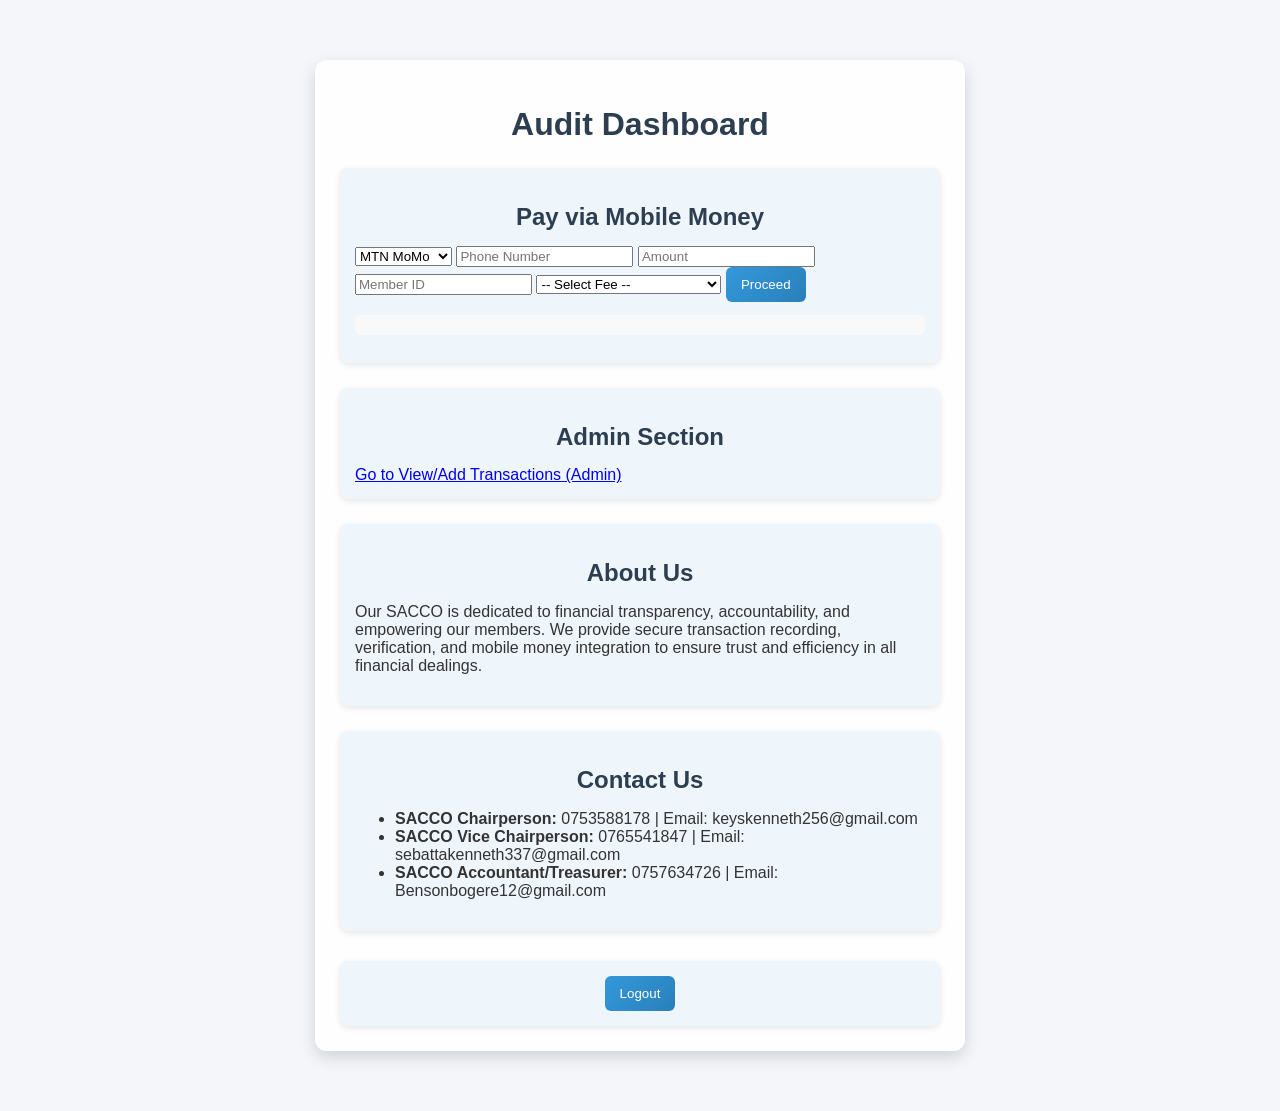
==== frontend/index.html @ 3ffa807a "these are only visual changes, no functionality changes" ====
<!DOCTYPE html>
<html lang="en">
<head>
  <meta charset="UTF-8">
  <title>SACCO Dashboard</title>
  <link rel="stylesheet" href="style.css">
</head>
<body>
  <div class="card">
    <h1>Audit Dashboard</h1>
    <!-- Mobile Money Simulation -->
    <section>
      <h2>Pay via Mobile Money</h2>
      <form id="mobileMoneyForm">
        <select id="network">
          <option value="MTN MoMo">MTN MoMo</option>
          <option value="Airtel Money">Airtel Money</option>
        </select>
        <input type="text" id="phoneNumber" placeholder="Phone Number" required>
        <input type="number" id="mmAmount" placeholder="Amount" step="0.01" required>
        <input type="text" id="mmMemberId" placeholder="Member ID" required>

        <!-- Description changed to dropdown -->
        <select id="mmDescription" required>
          <option value="">-- Select Fee --</option>
          <option value="Entry/Membership Fee">Entry / Membership Fee</option>
          <option value="Shares (Capital)">Shares (Capital)</option>
          <option value="Compulsory Savings">Compulsory Savings</option>
          <option value="Annual Subscription">Annual Subscription</option>
          <option value="Welfare Contribution">Welfare Contribution</option>
          <option value="Account Maintenance Fee">Account Maintenance Fee</option>
          <option value="Loan Application Fee">Loan Application Fee</option>
          <option value="Loan Insurance / Risk Fund">Loan Insurance / Risk Fund</option>
          <option value="Late Payment Penalty">Late Payment Penalty</option>
          <option value="Withdrawal Fee">Withdrawal Fee</option>
        </select>

        <button type="submit">Proceed</button>
      </form>
      <pre id="mobileMoneyResponse"></pre>
    </section>

    <!-- Admin Section -->
    <section>
      <h2>Admin Section</h2>
      <a href="login.html">Go to View/Add Transactions (Admin)</a>
    </section>

    <!-- About Us -->
    <section>
      <h2>About Us</h2>
      <p>
        Our SACCO is dedicated to financial transparency, accountability, and empowering our members.
        We provide secure transaction recording, verification, and mobile money integration to ensure
        trust and efficiency in all financial dealings.
      </p>
    </section>

    <!-- Contact Us -->
    <section>
      <h2>Contact Us</h2>
      <ul>
        <li><strong>SACCO Chairperson:</strong> 0753588178 | Email: keyskenneth256@gmail.com</li>
        <li><strong>SACCO Vice Chairperson:</strong> 0765541847 | Email: sebattakenneth337@gmail.com</li>
        <li><strong>SACCO Accountant/Treasurer:</strong> 0757634726 | Email: Bensonbogere12@gmail.com</li>
      </ul>
    </section>

    <!-- Member Logout -->
    <section style="text-align:center; margin-top:30px;">
      <button onclick="memberLogout()">Logout</button>
    </section>
  </div>

  <script src="index.js"></script>
  <script>
    function memberLogout() {
      sessionStorage.removeItem("memberLoggedIn");
      sessionStorage.removeItem("memberId");
      sessionStorage.removeItem("logoutAt");
      alert("You have been logged out.");
      window.location.href = "member_login.html";
    }
  </script>
</body>
</html>
---- frontend/style.css ----
body {
  font-family: 'Segoe UI', Arial, sans-serif;
  background: #f4f6f9;
  margin: 0;
  padding: 20px;
  color: #333;
}

.card {
  background: rgba(255, 255, 255, 0.95);
  padding: 25px;
  border-radius: 12px;
  max-width: 600px;
  margin: 40px auto;
  box-shadow: 0 6px 16px rgba(0,0,0,0.15);
}

h1, h2 {
  color: #2c3e50;
  margin-bottom: 15px;
  text-align: center;
}

.form-section {
  margin-bottom: 20px;
}

.input-group {
  display: flex;
  align-items: center;
  border: 1px solid #ccc;
  border-radius: 6px;
  padding: 5px 10px;
  background: #fff;
  flex: 1;
}

.input-group .icon {
  margin-right: 8px;
  color: #3498db;
  font-size: 16px;
}

.input-group input {
  border: none;
  outline: none;
  flex: 1;
  padding: 8px;
  font-size: 14px;
}

button {
  background: linear-gradient(135deg, #3498db, #2980b9);
  color: #fff;
  border: none;
  border-radius: 6px;
  padding: 10px 15px;
  cursor: pointer;
  transition: transform 0.2s, background 0.3s;
}

button:hover {
  transform: scale(1.05);
  background: linear-gradient(135deg, #2980b9, #1f6391);
}

.secondary-btn {
  background: #95a5a6;
  margin-top: 15px;
}

.secondary-btn:hover {
  background: #7f8c8d;
}

section {
  margin-top: 25px;
  padding: 15px;
  background: #eef6fc;
  border-radius: 8px;
  box-shadow: 0 2px 6px rgba(0,0,0,0.1);
}

pre {
  background: #f9f9f9;
  padding: 10px;
  border-radius: 6px;
  font-size: 13px;
  color: #2c3e50;
  overflow-x: auto;
}

/* Responsive */
@media (max-width: 600px) {
  body {
    padding: 10px;
  }

  .card {
    padding: 15px;
    margin: 20px;
  }

  input, button {
    font-size: 12px;
  }
}
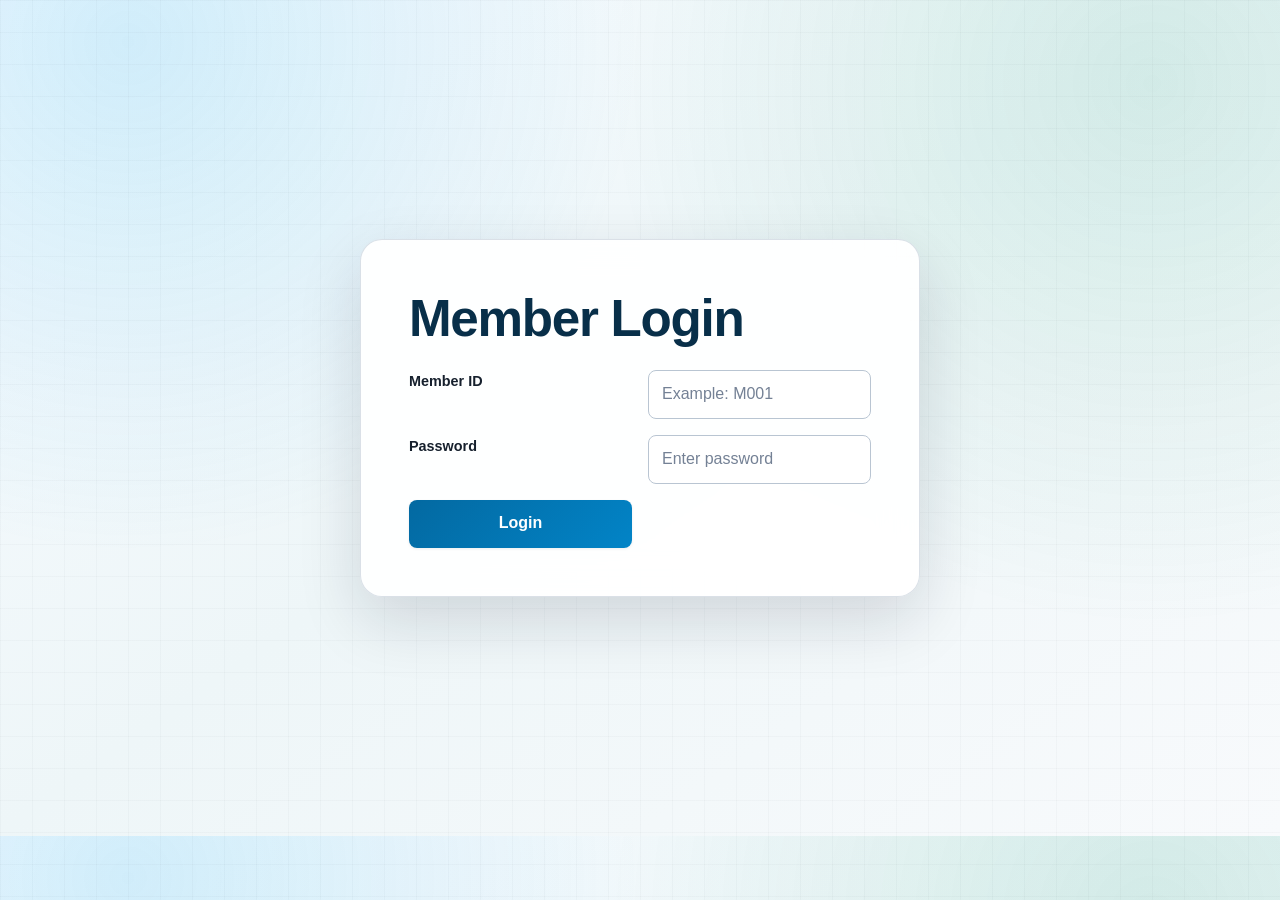
==== commit e6d6b2d2: "merge: integrate PR 2 canonical transaction hashing" ====
--- a/frontend/index.html
+++ b/frontend/index.html
@@ -6,22 +6,44 @@
   <link rel="stylesheet" href="style.css">
 </head>
 <body>
-  <div class="card">
+  <a class="skip-link" href="#main-content">Skip to main content</a>
+  <main id="main-content" class="card">
     <h1>Audit Dashboard</h1>
+    <p class="page-description">Review transaction records and use the available demonstration workflows.</p>
+    <p class="demo-notice"><strong>Demonstration data:</strong> Dashboard summary values are illustrative and will be replaced when live summary APIs are implemented.</p>
+    <p class="demo-notice" role="status"><strong>Integrity verification available:</strong> Submitted transaction identifiers are checked against deterministic SHA-256 records.</p>
+
+    <!-- Verify Transaction -->
+    <section>
+      <h2>Verify Transaction</h2>
+      <form id="verifyForm">
+        <label for="verify_id">Transaction ID</label>
+        <input type="text" id="verify_id" name="transaction_id" placeholder="Example: TX-001" autocomplete="off" required>
+        <button type="submit">Verify</button>
+      </form>
+      <pre id="verifyResponse" class="status-panel" role="status" aria-live="polite" aria-atomic="true"></pre>
+    </section>
+
     <!-- Mobile Money Simulation -->
     <section>
       <h2>Pay via Mobile Money</h2>
+      <p class="demo-notice"><strong>Simulation only:</strong> This workflow demonstrates mobile-money behavior and does not initiate a live payment.</p>
       <form id="mobileMoneyForm">
-        <select id="network">
+        <label for="network">Mobile-money network</label>
+        <select id="network" name="network">
           <option value="MTN MoMo">MTN MoMo</option>
           <option value="Airtel Money">Airtel Money</option>
         </select>
-        <input type="text" id="phoneNumber" placeholder="Phone Number" required>
-        <input type="number" id="mmAmount" placeholder="Amount" step="0.01" required>
-        <input type="text" id="mmMemberId" placeholder="Member ID" required>
+        <label for="phoneNumber">Phone number</label>
+        <input type="tel" id="phoneNumber" name="phone_number" placeholder="Example: 0772123456" inputmode="tel" autocomplete="tel" required>
+        <label for="mmAmount">Amount in Uganda shillings</label>
+        <input type="number" id="mmAmount" name="amount" placeholder="Example: 50000" min="1" step="1" inputmode="decimal" required>
+        <label for="mmMemberId">Member ID</label>
+        <input type="text" id="mmMemberId" name="member_id" placeholder="Example: M001" autocomplete="off" required>
 
         <!-- Description changed to dropdown -->
-        <select id="mmDescription" required>
+        <label for="mmDescription">Payment purpose</label>
+        <select id="mmDescription" name="description" required>
           <option value="">-- Select Fee --</option>
           <option value="Entry/Membership Fee">Entry / Membership Fee</option>
           <option value="Shares (Capital)">Shares (Capital)</option>
@@ -37,7 +59,7 @@
 
         <button type="submit">Proceed</button>
       </form>
-      <pre id="mobileMoneyResponse"></pre>
+      <pre id="mobileMoneyResponse" class="status-panel" role="status" aria-live="polite" aria-atomic="true"></pre>
     </section>
 
     <!-- Admin Section -->
@@ -70,8 +92,10 @@
     <section style="text-align:center; margin-top:30px;">
       <button onclick="memberLogout()">Logout</button>
     </section>
-  </div>
+  </main>
 
+  <script src="js/config.js"></script>
+  <script src="js/ui.js"></script>
   <script src="index.js"></script>
   <script>
     function memberLogout() {
--- a/frontend/style.css
+++ b/frontend/style.css
@@ -1,107 +1,554 @@
+:root {
+  color-scheme: light;
+  --color-primary-950: #082f49;
+  --color-primary-900: #0c4a6e;
+  --color-primary-800: #075985;
+  --color-primary-700: #0369a1;
+  --color-primary-600: #0284c7;
+  --color-primary-500: #0ea5e9;
+  --color-primary-100: #e0f2fe;
+  --color-primary-50: #f0f9ff;
+  --color-accent-700: #047857;
+  --color-accent-600: #059669;
+  --color-accent-100: #d1fae5;
+  --color-surface: #ffffff;
+  --color-surface-muted: #f8fafc;
+  --color-border: #dbe3ec;
+  --color-text: #16202d;
+  --color-text-muted: #5b6878;
+  --color-danger: #b42318;
+  --color-danger-surface: #fef3f2;
+  --color-warning: #9a6700;
+  --color-warning-surface: #fffaeb;
+  --color-success: #067647;
+  --color-success-surface: #ecfdf3;
+  --color-info: #175cd3;
+  --color-info-surface: #eff8ff;
+  --shadow-sm: 0 1px 3px rgba(15, 23, 42, 0.08);
+  --shadow-md: 0 12px 32px rgba(15, 23, 42, 0.10);
+  --shadow-lg: 0 24px 64px rgba(15, 23, 42, 0.14);
+  --radius-sm: 8px;
+  --radius-md: 14px;
+  --radius-lg: 22px;
+  --content-width: 1180px;
+  --focus-ring: 0 0 0 4px rgba(14, 165, 233, 0.24);
+}
+
+* {
+  box-sizing: border-box;
+}
+
+html {
+  min-width: 320px;
+  scroll-behavior: smooth;
+}
+
 body {
-  font-family: 'Segoe UI', Arial, sans-serif;
-  background: #f4f6f9;
+  min-height: 100vh;
   margin: 0;
+  padding: 32px 20px;
+  color: var(--color-text);
+  background:
+    radial-gradient(circle at 10% 5%, rgba(14, 165, 233, 0.16), transparent 32rem),
+    radial-gradient(circle at 90% 10%, rgba(5, 150, 105, 0.12), transparent 34rem),
+    linear-gradient(145deg, #f7fbff 0%, #eef6f8 48%, #f8fafc 100%);
+  font-family: Inter, "Segoe UI", Roboto, Helvetica, Arial, sans-serif;
+  font-size: 16px;
+  line-height: 1.55;
+}
+
+body::before {
+  position: fixed;
+  inset: 0;
+  z-index: -1;
+  content: "";
+  background-image:
+    linear-gradient(rgba(15, 23, 42, 0.025) 1px, transparent 1px),
+    linear-gradient(90deg, rgba(15, 23, 42, 0.025) 1px, transparent 1px);
+  background-size: 32px 32px;
+  pointer-events: none;
+}
+
+a {
+  color: var(--color-primary-700);
+  font-weight: 700;
+  text-decoration-thickness: 2px;
+  text-underline-offset: 3px;
+}
+
+a:hover {
+  color: var(--color-primary-900);
+}
+
+a:focus-visible,
+button:focus-visible,
+input:focus-visible,
+select:focus-visible {
+  outline: 3px solid var(--color-primary-500);
+  outline-offset: 3px;
+  box-shadow: var(--focus-ring);
+}
+
+.card {
+  width: min(100%, var(--content-width));
+  margin: 0 auto;
+  padding: clamp(22px, 4vw, 48px);
+  overflow: hidden;
+  background: rgba(255, 255, 255, 0.94);
+  border: 1px solid rgba(148, 163, 184, 0.34);
+  border-radius: var(--radius-lg);
+  box-shadow: var(--shadow-lg);
+  backdrop-filter: blur(18px);
+}
+
+h1,
+h2,
+h3 {
+  margin-top: 0;
+  color: var(--color-primary-950);
+  line-height: 1.2;
+  letter-spacing: -0.025em;
+}
+
+h1 {
+  margin-bottom: 10px;
+  font-size: clamp(2rem, 5vw, 3.2rem);
+}
+
+h2 {
+  margin-bottom: 8px;
+  font-size: clamp(1.25rem, 3vw, 1.65rem);
+}
+
+p {
+  margin-top: 0;
+}
+
+section {
+  margin-top: 24px;
+  padding: clamp(20px, 3vw, 30px);
+  background: var(--color-surface);
+  border: 1px solid var(--color-border);
+  border-radius: var(--radius-md);
+  box-shadow: var(--shadow-sm);
+}
+
+form {
+  display: grid;
+  grid-template-columns: repeat(2, minmax(0, 1fr));
+  gap: 16px;
+  margin-top: 20px;
+}
+
+label {
+  display: block;
+  margin-bottom: 7px;
+  color: var(--color-text);
+  font-size: 0.9rem;
+  font-weight: 700;
+}
+
+input,
+select,
+button {
+  width: 100%;
+  min-height: 48px;
+  border-radius: var(--radius-sm);
+  font: inherit;
+}
+
+input,
+select {
+  padding: 11px 13px;
+  color: var(--color-text);
+  background: var(--color-surface);
+  border: 1px solid #b9c5d2;
+  transition: border-color 150ms ease, box-shadow 150ms ease;
+}
+
+input:hover,
+select:hover {
+  border-color: var(--color-primary-600);
+}
+
+input::placeholder {
+  color: #748195;
+}
+
+button {
+  padding: 11px 18px;
+  color: #ffffff;
+  background: linear-gradient(135deg, var(--color-primary-700), var(--color-primary-600));
+  border: 0;
+  box-shadow: var(--shadow-sm);
+  cursor: pointer;
+  font-weight: 750;
+  transition: transform 150ms ease, box-shadow 150ms ease, background 150ms ease;
+}
+
+button:hover:not(:disabled) {
+  background: linear-gradient(135deg, var(--color-primary-800), var(--color-primary-700));
+  box-shadow: var(--shadow-md);
+  transform: translateY(-1px);
+}
+
+button:active:not(:disabled) {
+  transform: translateY(0);
+}
+
+button:disabled {
+  cursor: not-allowed;
+  opacity: 0.62;
+}
+
+pre,
+[role="status"],
+[role="alert"] {
+  margin: 16px 0 0;
+  padding: 14px 16px;
+  overflow-wrap: anywhere;
+  white-space: pre-wrap;
+  background: var(--color-info-surface);
+  border: 1px solid #b2ddff;
+  border-radius: var(--radius-sm);
+  color: var(--color-info);
+  font-family: inherit;
+  font-size: 0.94rem;
+}
+
+[data-state="success"] {
+  color: var(--color-success);
+  background: var(--color-success-surface);
+  border-color: #abefc6;
+}
+
+[data-state="error"] {
+  color: var(--color-danger);
+  background: var(--color-danger-surface);
+  border-color: #fecdca;
+}
+
+[data-state="warning"] {
+  color: var(--color-warning);
+  background: var(--color-warning-surface);
+  border-color: #fedf89;
+}
+
+[hidden] {
+  display: none !important;
+}
+
+table {
+  width: 100%;
+  min-width: 920px;
+  margin-top: 16px;
+  border-collapse: separate;
+  border-spacing: 0;
+  overflow: hidden;
+  background: var(--color-surface);
+  border: 1px solid var(--color-border);
+  border-radius: var(--radius-sm);
+}
+
+th,
+td {
+  padding: 13px 14px;
+  text-align: left;
+  vertical-align: top;
+  border-bottom: 1px solid var(--color-border);
+}
+
+th {
+  color: #ffffff;
+  background: var(--color-primary-900);
+  font-size: 0.82rem;
+  letter-spacing: 0.035em;
+  text-transform: uppercase;
+}
+
+tbody tr:nth-child(even) {
+  background: var(--color-surface-muted);
+}
+
+tbody tr:hover {
+  background: var(--color-primary-50);
+}
+
+tbody tr:last-child td {
+  border-bottom: 0;
+}
+
+.table-empty {
+  padding: 32px;
+  color: var(--color-text-muted);
+  text-align: center;
+}
+
+.table-container {
+  width: 100%;
+  overflow-x: auto;
+  overscroll-behavior-inline: contain;
+}
+
+.button-row {
+  display: flex;
+  flex-wrap: wrap;
+  gap: 12px;
+  margin-top: 20px;
+}
+
+.button-row button,
+.button-row a {
+  width: auto;
+  min-width: 132px;
+}
+
+.eyebrow {
+  margin-bottom: 8px;
+  color: var(--color-primary-700);
+  font-size: 0.78rem;
+  font-weight: 800;
+  letter-spacing: 0.13em;
+  text-transform: uppercase;
+}
+
+.page-description {
+  max-width: 720px;
+  color: var(--color-text-muted);
+  font-size: 1.04rem;
+}
+
+.badge {
+  display: inline-flex;
+  align-items: center;
+  min-height: 28px;
+  padding: 4px 10px;
+  color: var(--color-primary-800);
+  background: var(--color-primary-100);
+  border-radius: 999px;
+  font-size: 0.78rem;
+  font-weight: 800;
+}
+
+.summary-grid {
+  display: grid;
+  grid-template-columns: repeat(3, minmax(0, 1fr));
+  gap: 16px;
+  margin-top: 24px;
+}
+
+.summary-card {
   padding: 20px;
-  color: #333;
-}
-
-.card {
-  background: rgba(255, 255, 255, 0.95);
-  padding: 25px;
-  border-radius: 12px;
-  max-width: 600px;
-  margin: 40px auto;
-  box-shadow: 0 6px 16px rgba(0,0,0,0.15);
-}
-
-h1, h2 {
-  color: #2c3e50;
-  margin-bottom: 15px;
-  text-align: center;
-}
-
-.form-section {
-  margin-bottom: 20px;
-}
-
-.input-group {
-  display: flex;
-  align-items: center;
-  border: 1px solid #ccc;
-  border-radius: 6px;
-  padding: 5px 10px;
-  background: #fff;
-  flex: 1;
-}
-
-.input-group .icon {
-  margin-right: 8px;
-  color: #3498db;
-  font-size: 16px;
-}
-
-.input-group input {
-  border: none;
-  outline: none;
-  flex: 1;
-  padding: 8px;
-  font-size: 14px;
-}
-
-button {
-  background: linear-gradient(135deg, #3498db, #2980b9);
-  color: #fff;
-  border: none;
-  border-radius: 6px;
-  padding: 10px 15px;
-  cursor: pointer;
-  transition: transform 0.2s, background 0.3s;
-}
-
-button:hover {
-  transform: scale(1.05);
-  background: linear-gradient(135deg, #2980b9, #1f6391);
-}
-
-.secondary-btn {
-  background: #95a5a6;
-  margin-top: 15px;
-}
-
-.secondary-btn:hover {
-  background: #7f8c8d;
-}
-
-section {
-  margin-top: 25px;
-  padding: 15px;
-  background: #eef6fc;
-  border-radius: 8px;
-  box-shadow: 0 2px 6px rgba(0,0,0,0.1);
-}
-
-pre {
-  background: #f9f9f9;
-  padding: 10px;
-  border-radius: 6px;
-  font-size: 13px;
-  color: #2c3e50;
-  overflow-x: auto;
-}
-
-/* Responsive */
-@media (max-width: 600px) {
+  background: linear-gradient(145deg, #ffffff, var(--color-primary-50));
+  border: 1px solid var(--color-border);
+  border-radius: var(--radius-md);
+}
+
+.summary-value {
+  display: block;
+  margin-top: 8px;
+  color: var(--color-primary-950);
+  font-size: clamp(1.7rem, 4vw, 2.35rem);
+  font-weight: 850;
+}
+
+.summary-label {
+  color: var(--color-text-muted);
+  font-size: 0.88rem;
+  font-weight: 700;
+}
+
+.demo-notice {
+  margin-top: 14px;
+  padding: 10px 12px;
+  color: var(--color-warning);
+  background: var(--color-warning-surface);
+  border: 1px solid #fedf89;
+  border-radius: var(--radius-sm);
+  font-size: 0.88rem;
+}
+
+.skip-link {
+  position: fixed;
+  top: 8px;
+  left: 8px;
+  z-index: 100;
+  padding: 10px 14px;
+  color: #ffffff;
+  background: var(--color-primary-950);
+  border-radius: var(--radius-sm);
+  transform: translateY(-150%);
+}
+
+.skip-link:focus {
+  transform: translateY(0);
+}
+
+section ul {
+  margin: 0;
+  padding-left: 22px;
+}
+
+section li + li {
+  margin-top: 8px;
+}
+
+@media (max-width: 820px) {
+  body {
+    padding: 20px 14px;
+  }
+
+  .summary-grid {
+    grid-template-columns: 1fr;
+  }
+
+  form {
+    grid-template-columns: 1fr;
+  }
+
+  .card {
+    border-radius: var(--radius-md);
+  }
+}
+
+@media (max-width: 480px) {
   body {
     padding: 10px;
+    font-size: 15px;
   }
 
   .card {
-    padding: 15px;
-    margin: 20px;
-  }
-
-  input, button {
-    font-size: 12px;
-  }
-}
+    padding: 18px;
+    border-radius: 12px;
+  }
+
+  section {
+    margin-top: 16px;
+    padding: 17px;
+  }
+
+  .button-row,
+  .button-row button,
+  .button-row a {
+    width: 100%;
+  }
+}
+
+@media (prefers-reduced-motion: reduce) {
+  * {
+    scroll-behavior: auto !important;
+    transition-duration: 0.01ms !important;
+  }
+}
+
+@media (prefers-contrast: more) {
+  input,
+  select,
+  section,
+  table {
+    border-width: 2px;
+  }
+}
+
+.sr-only {
+  position: absolute;
+  width: 1px;
+  height: 1px;
+  padding: 0;
+  margin: -1px;
+  overflow: hidden;
+  clip: rect(0, 0, 0, 0);
+  white-space: nowrap;
+  border: 0;
+}
+
+.auth-shell {
+  display: grid;
+  min-height: calc(100vh - 64px);
+  place-items: center;
+}
+
+.auth-card {
+  width: min(100%, 560px);
+}
+
+.content-grid {
+  display: grid;
+  grid-template-columns: repeat(2, minmax(0, 1fr));
+  gap: 20px;
+}
+
+.content-grid section {
+  margin-top: 0;
+}
+
+.section-span-full {
+  grid-column: 1 / -1;
+}
+
+.site-header {
+  display: flex;
+  align-items: flex-start;
+  justify-content: space-between;
+  gap: 20px;
+  margin-bottom: 26px;
+}
+
+.site-nav {
+  display: flex;
+  flex-wrap: wrap;
+  gap: 10px;
+}
+
+.site-nav a {
+  display: inline-flex;
+  align-items: center;
+  min-height: 44px;
+  padding: 9px 14px;
+  background: var(--color-primary-50);
+  border: 1px solid var(--color-border);
+  border-radius: var(--radius-sm);
+  text-decoration: none;
+}
+
+.field {
+  min-width: 0;
+}
+
+.field-span-full {
+  grid-column: 1 / -1;
+}
+
+.form-actions {
+  display: flex;
+  flex-wrap: wrap;
+  gap: 12px;
+  grid-column: 1 / -1;
+}
+
+.form-actions button {
+  width: auto;
+  min-width: 150px;
+}
+
+.status-panel:empty {
+  display: none;
+}
+
+@media (max-width: 820px) {
+  .site-header {
+    display: block;
+  }
+
+  .site-nav {
+    margin-top: 18px;
+  }
+
+  .content-grid {
+    grid-template-columns: 1fr;
+  }
+
+  .section-span-full {
+    grid-column: auto;
+  }
+}
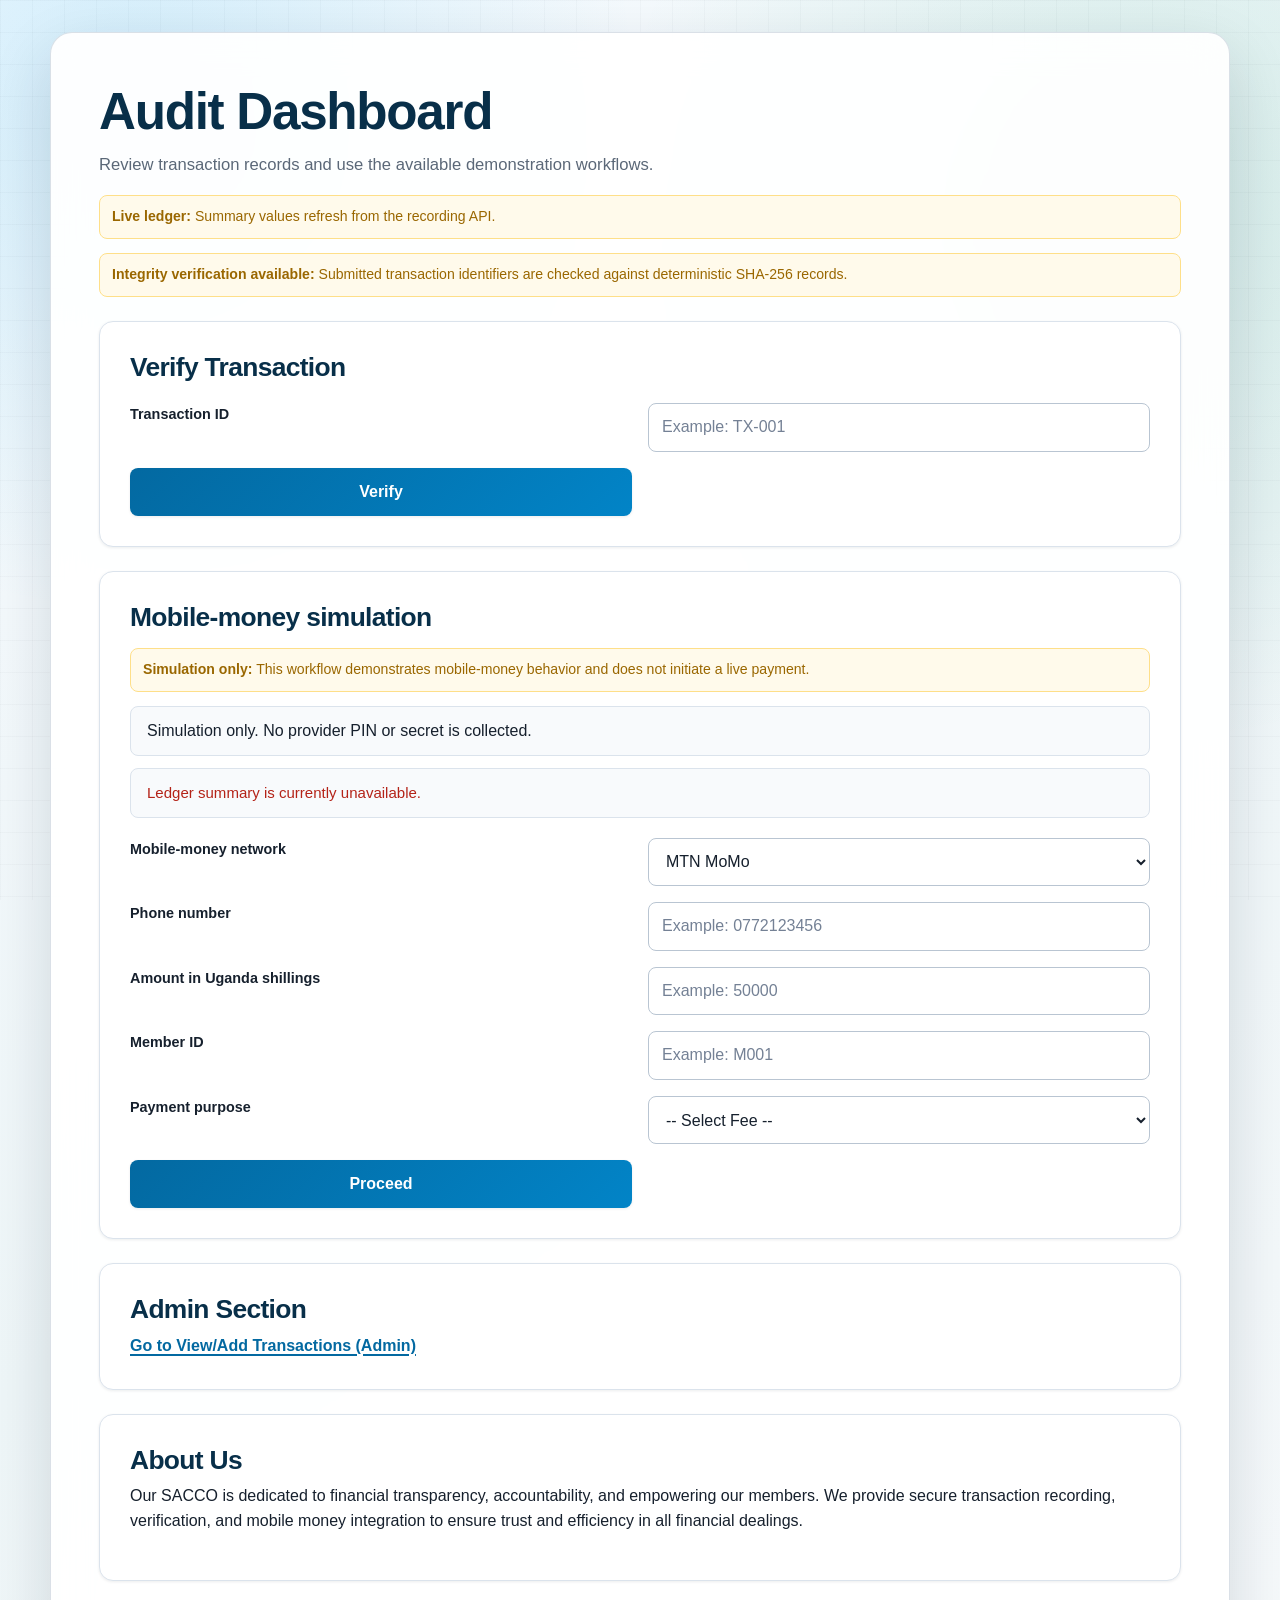
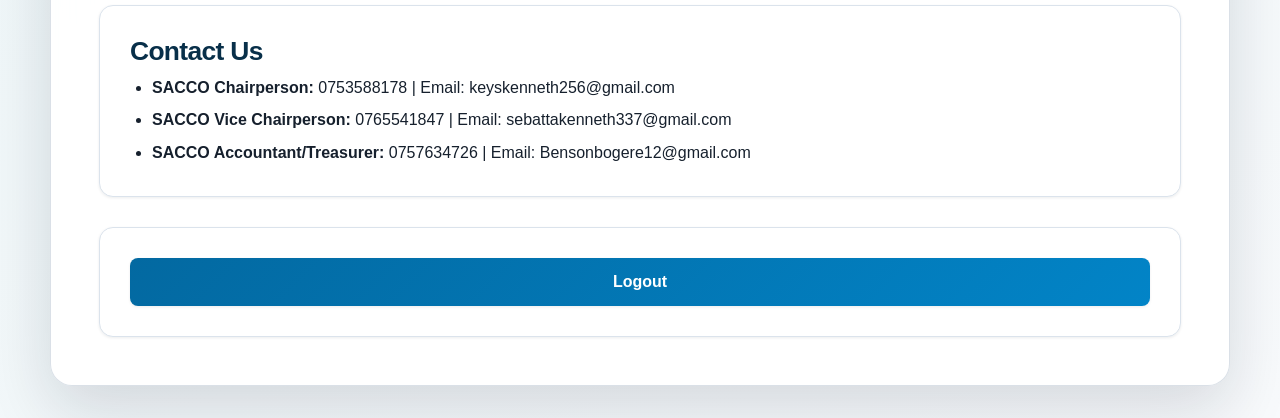
==== commit eabec5ec: "feat: connect transaction recording interface" ====
--- a/frontend/index.html
+++ b/frontend/index.html
@@ -10,7 +10,7 @@
   <main id="main-content" class="card">
     <h1>Audit Dashboard</h1>
     <p class="page-description">Review transaction records and use the available demonstration workflows.</p>
-    <p class="demo-notice"><strong>Demonstration data:</strong> Dashboard summary values are illustrative and will be replaced when live summary APIs are implemented.</p>
+    <p class="demo-notice"><strong>Live ledger:</strong> Summary values refresh from the recording API.</p>
     <p class="demo-notice" role="status"><strong>Integrity verification available:</strong> Submitted transaction identifiers are checked against deterministic SHA-256 records.</p>
 
     <!-- Verify Transaction -->
@@ -26,8 +26,10 @@
 
     <!-- Mobile Money Simulation -->
     <section>
-      <h2>Pay via Mobile Money</h2>
+      <h2>Mobile-money simulation</h2>
       <p class="demo-notice"><strong>Simulation only:</strong> This workflow demonstrates mobile-money behavior and does not initiate a live payment.</p>
+      <p class="simulation-notice">Simulation only. No provider PIN or secret is collected.</p>
+      <div id="recordingSummary" class="recording-summary" role="status" aria-live="polite"></div>
       <form id="mobileMoneyForm">
         <label for="network">Mobile-money network</label>
         <select id="network" name="network">
@@ -96,7 +98,9 @@
 
   <script src="js/config.js"></script>
   <script src="js/ui.js"></script>
-  <script src="index.js"></script>
+  <script src="js/api.js"></script>
+  <script type="application/json" src="index.js"></script>
+  <script src="app.js"></script>
   <script>
     function memberLogout() {
       sessionStorage.removeItem("memberLoggedIn");
--- a/frontend/style.css
+++ b/frontend/style.css
@@ -552,3 +552,18 @@
     grid-column: auto;
   }
 }
+
+.recording-summary,
+.simulation-notice {
+  display: grid;
+  gap: 0.25rem;
+  margin: 0.75rem 0;
+  padding: 0.75rem 1rem;
+  border: 1px solid var(--color-border);
+  border-radius: 0.5rem;
+  background: var(--color-surface-muted);
+}
+
+button[aria-busy="true"] {
+  cursor: wait;
+}
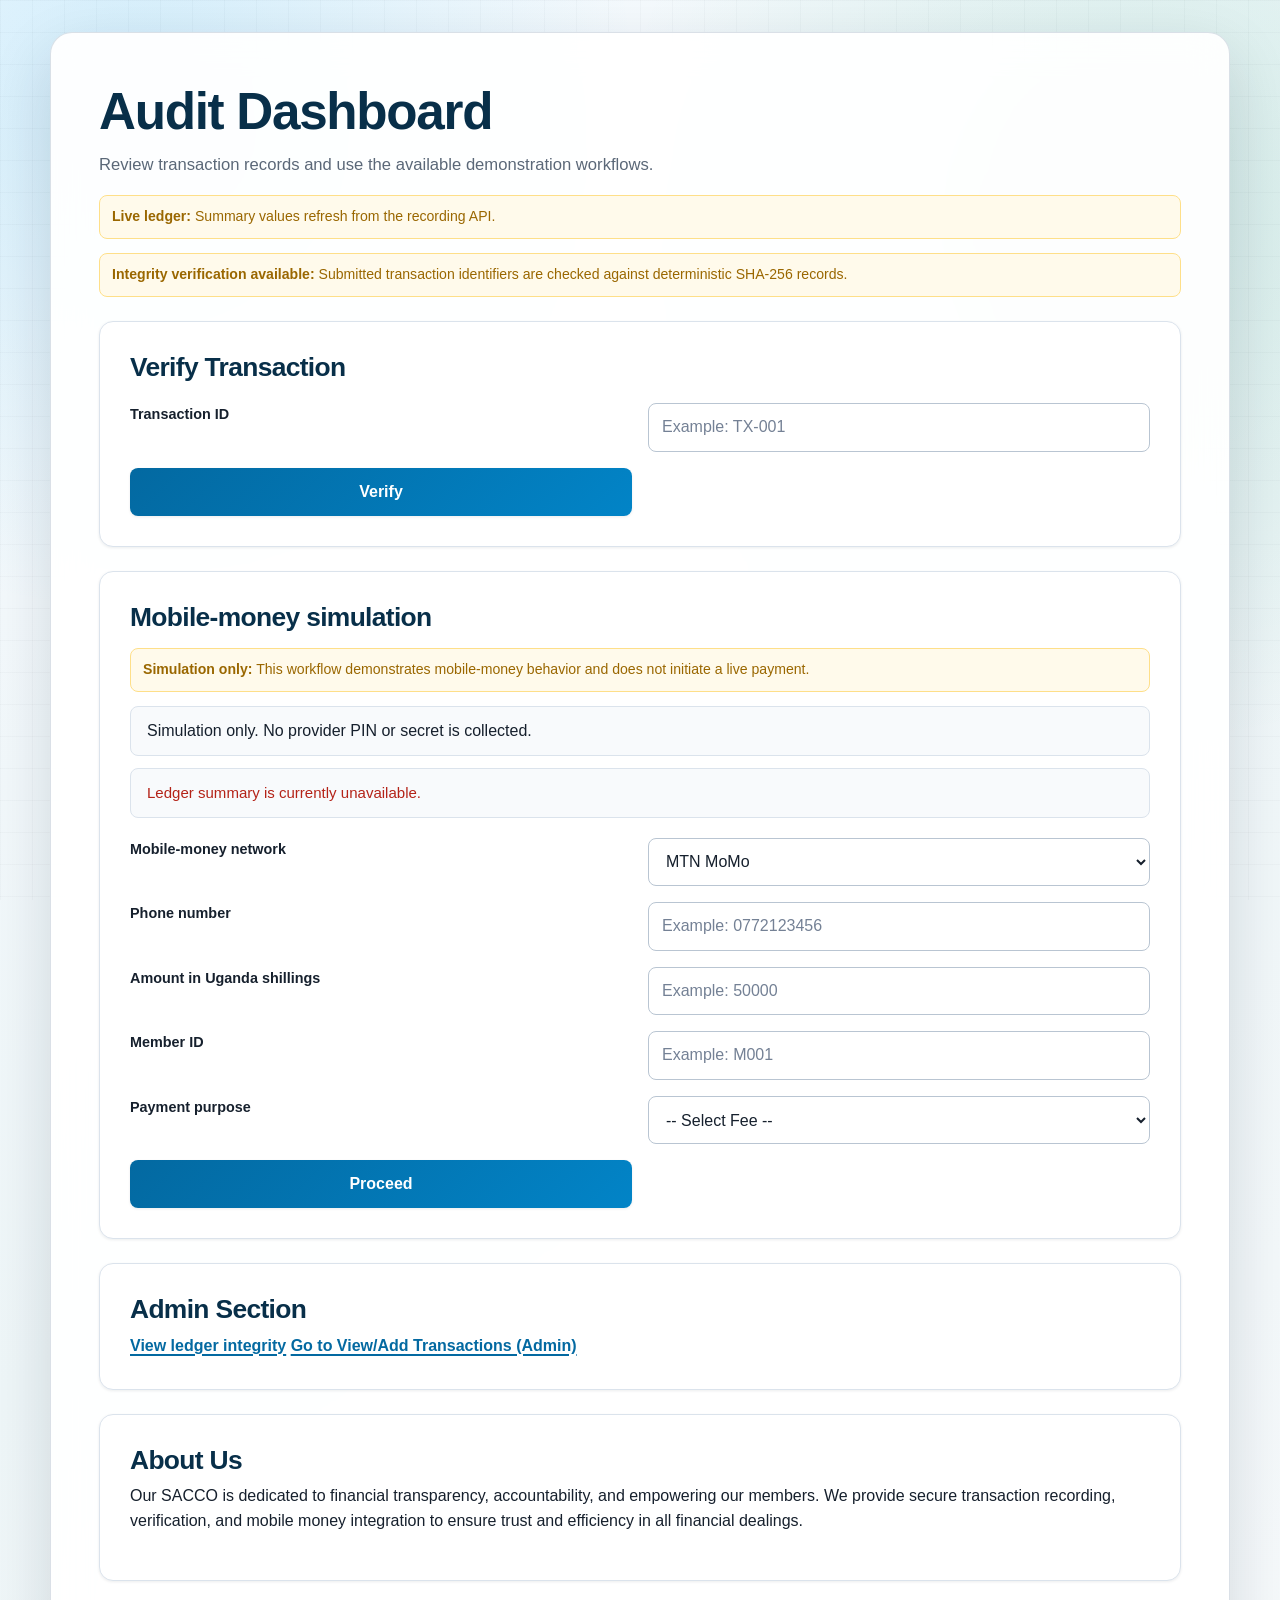
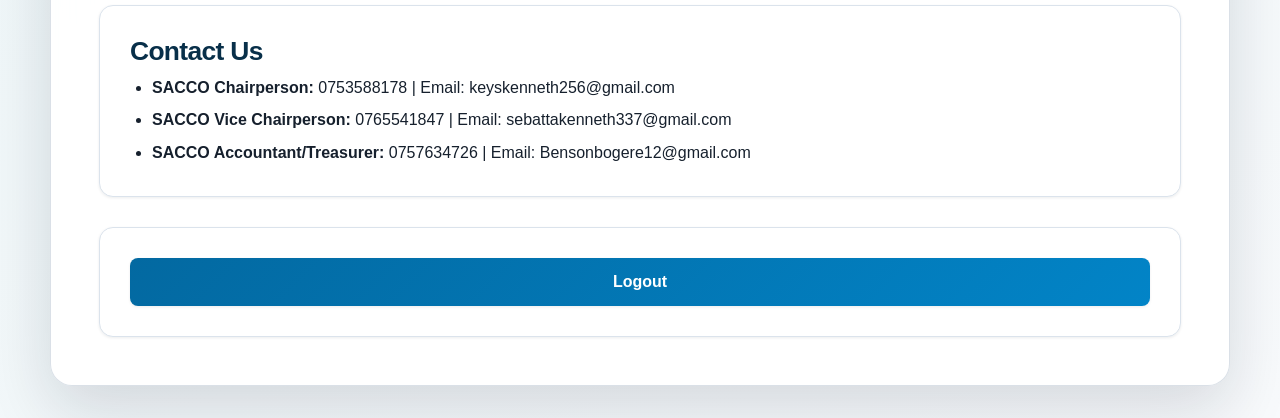
==== commit 6dff1de3: "feat: visualize audit-ledger integrity" ====
--- a/frontend/index.html
+++ b/frontend/index.html
@@ -67,6 +67,7 @@
     <!-- Admin Section -->
     <section>
       <h2>Admin Section</h2>
+      <a href="integrity.html">View ledger integrity</a>
       <a href="login.html">Go to View/Add Transactions (Admin)</a>
     </section>
 
--- a/frontend/style.css
+++ b/frontend/style.css
@@ -567,3 +567,21 @@
 button[aria-busy="true"] {
   cursor: wait;
 }
+
+
+.integrity-graph { display: flex; align-items: stretch; gap: 0.75rem; overflow-x: auto; overscroll-behavior-inline: contain; padding: 1rem 0.25rem; scroll-snap-type: inline proximity; }
+.chain-node { flex: 0 0 min(18rem, 78vw); padding: 1rem; border: 2px solid var(--color-border); border-radius: 0.75rem; background: var(--color-surface); scroll-snap-align: center; }
+.chain-node code { display: block; margin-top: 0.5rem; overflow-wrap: anywhere; }
+.chain-node--valid { border-color: var(--color-success); }
+.chain-node--invalid { border-color: var(--color-error); background: var(--color-error-surface); }
+.chain-node--unchecked { border-color: var(--color-warning); background: var(--color-warning-surface); }
+.chain-link { align-self: center; flex: 0 0 auto; font-weight: 700; font-size: 1.5rem; }
+.chain-link--valid { color: var(--color-success); }
+.chain-link--invalid { color: var(--color-error); }
+.chain-node__failure { font-weight: 700; }
+.integrity-metrics { display: grid; grid-template-columns: repeat(2, minmax(0, 1fr)); gap: 0.75rem; }
+.integrity-metrics div { padding: 0.75rem; border: 1px solid var(--color-border); border-radius: 0.5rem; }
+.integrity-metrics dt { font-weight: 700; }
+.integrity-metrics dd { margin: 0.25rem 0 0; overflow-wrap: anywhere; }
+.integrity-text-alternative li { margin-block: 0.5rem; }
+@media (max-width: 820px) { .integrity-metrics { grid-template-columns: 1fr; } }
